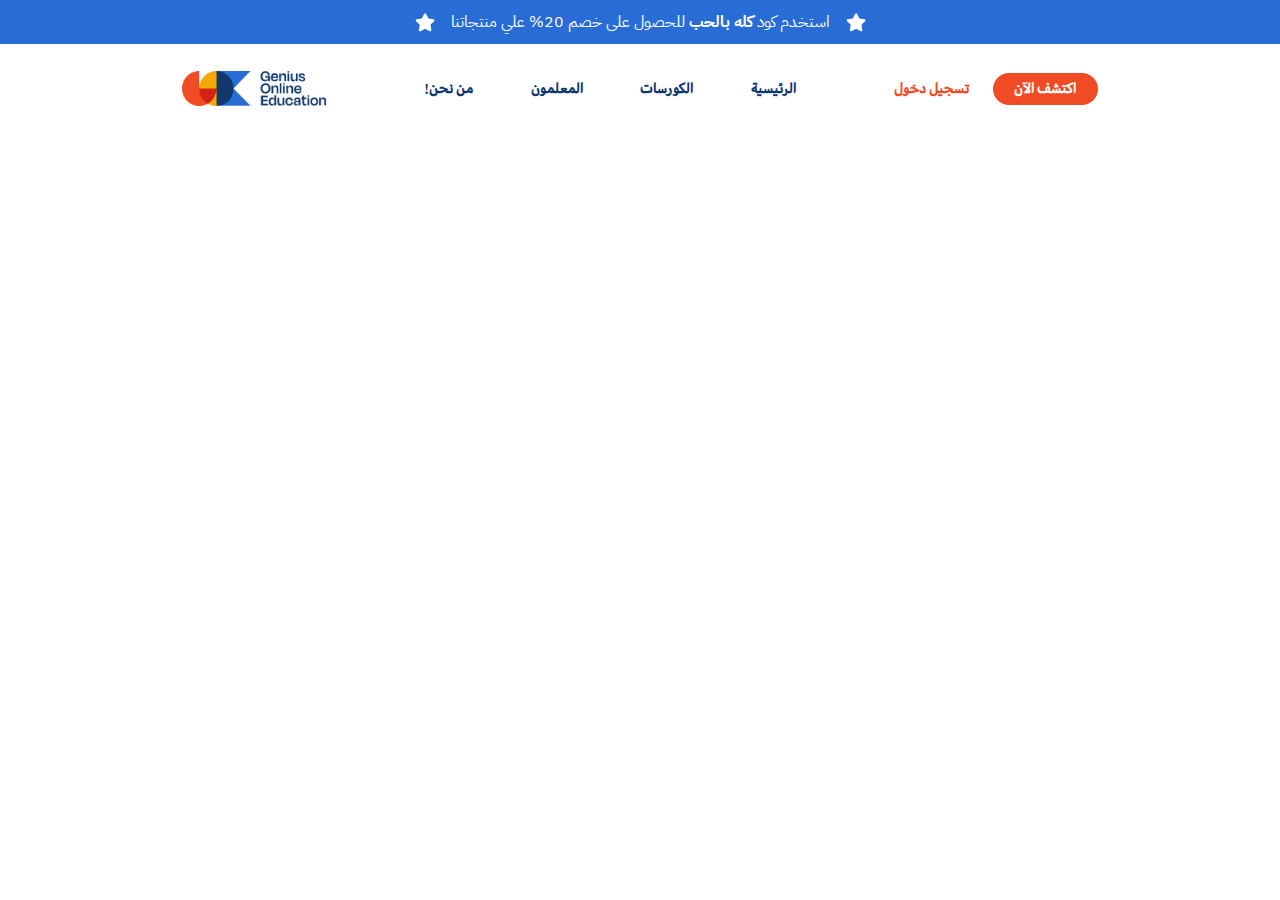
==== about-us.html @ 123a6e20 "add" ====
<!DOCTYPE html>
<html lang="ar" dir="rtl">
<head>
    <meta charset="UTF-8">
    <meta name="viewport" content="width=device-width, initial-scale=1.0">
    <title>Document</title>
    <link rel="icon"type="image/png" href="assets/images/title logo.png" />
    <link
    rel="stylesheet"
    href="https://cdnjs.cloudflare.com/ajax/libs/font-awesome/6.7.2/css/all.min.css"
    integrity="sha512-Evv84Mr4kqVGRNSgIGL/F/aIDqQb7xQ2vcrdIwxfjThSH8CSR7PBEakCr51Ck+w+/U6swU2Im1vVX0SVk9ABhg=="
    crossorigin="anonymous"
    referrerpolicy="no-referrer" />
<link rel="preconnect" href="https://fonts.googleapis.com" />
<link rel="preconnect" href="https://fonts.gstatic.com" crossorigin />
<link href="https://fonts.googleapis.com/css2?family=IBM+Plex+Sans+Arabic:wght@100;200;300;400;500;600;700&display=swap" rel="stylesheet" />
    <link rel="icon"type="image/png" href="assets/images/title logo.png" />
    <link rel="stylesheet" href="./style/main.css">
 
</head>
<body>
    <header class="header">
        <div class="topbar">
            <svg width="20" height="19" viewBox="0 0 20 19" fill="none" xmlns="http://www.w3.org/2000/svg">
                <path
                    d="M9.10547 0.882812C9.52734 0.0390625 10.7227 0.0742188 11.1094 0.882812L13.4297 5.55859L18.5625 6.29688C19.4766 6.4375 19.8281 7.5625 19.1602 8.23047L15.4688 11.8516L16.3477 16.9492C16.4883 17.8633 15.5039 18.5664 14.6953 18.1445L10.125 15.7188L5.51953 18.1445C4.71094 18.5664 3.72656 17.8633 3.86719 16.9492L4.74609 11.8516L1.05469 8.23047C0.386719 7.5625 0.738281 6.4375 1.65234 6.29688L6.82031 5.55859L9.10547 0.882812Z"
                    fill="white" />
            </svg>
    
            <p>استخدم كود <strong>كله بالحب</strong> للحصول على خصم 20% علي منتجاتنا</p>
            <svg width="20" height="19" viewBox="0 0 20 19" fill="none" xmlns="http://www.w3.org/2000/svg">
                <path
                    d="M9.10547 0.882812C9.52734 0.0390625 10.7227 0.0742188 11.1094 0.882812L13.4297 5.55859L18.5625 6.29688C19.4766 6.4375 19.8281 7.5625 19.1602 8.23047L15.4688 11.8516L16.3477 16.9492C16.4883 17.8633 15.5039 18.5664 14.6953 18.1445L10.125 15.7188L5.51953 18.1445C4.71094 18.5664 3.72656 17.8633 3.86719 16.9492L4.74609 11.8516L1.05469 8.23047C0.386719 7.5625 0.738281 6.4375 1.65234 6.29688L6.82031 5.55859L9.10547 0.882812Z"
                    fill="white" />
            </svg>
        </div>
        <nav class="navbar">
            <div class="container">
                <a href="./index.html" class="navbar-logo">
                    <img src="./assets/images/logo.png" alt="GENIUS-logo">
                </a>
                <ul class="navbar-menu">
                    <a href="./index.html">الرئيسية</a>
                    <a href="./courses.html">الكورسات</a>
                    <a href="./teachers.html">المعلمون</a>
                    <a href="./about-us.html">من نحن!</a>
                </ul>
                <div class="navbar-btns">
                    <a href=""> اكتشف الآن</a>
                    <a href="">تسجيل دخول</a>
                </div>
                <div class="navbar-barIcon">
                    <svg stroke="currentColor" fill="currentColor" stroke-width="0" viewBox="0 0 448 512" height="200px"
                        width="200px" xmlns="http://www.w3.org/2000/svg">
                        <path
                            d="M0 96C0 78.3 14.3 64 32 64l384 0c17.7 0 32 14.3 32 32s-14.3 32-32 32L32 128C14.3 128 0 113.7 0 96zM0 256c0-17.7 14.3-32 32-32l384 0c17.7 0 32 14.3 32 32s-14.3 32-32 32L32 288c-17.7 0-32-14.3-32-32zM448 416c0 17.7-14.3 32-32 32L32 448c-17.7 0-32-14.3-32-32s14.3-32 32-32l384 0c17.7 0 32 14.3 32 32z">
                        </path>
                    </svg>
                </div>
            </div>
        </nav>
    </header>
</body>
</html>
---- style/main.css ----
@import "./reset.css";
@import "./variables.css";
@import "./responsive.css";
@import "./navbar.css";
@import "./heroBanner.css";
@import "./sectionHeader.css";
@import "./home.css";
@import "./footer.css";
@import "./teacher.css"
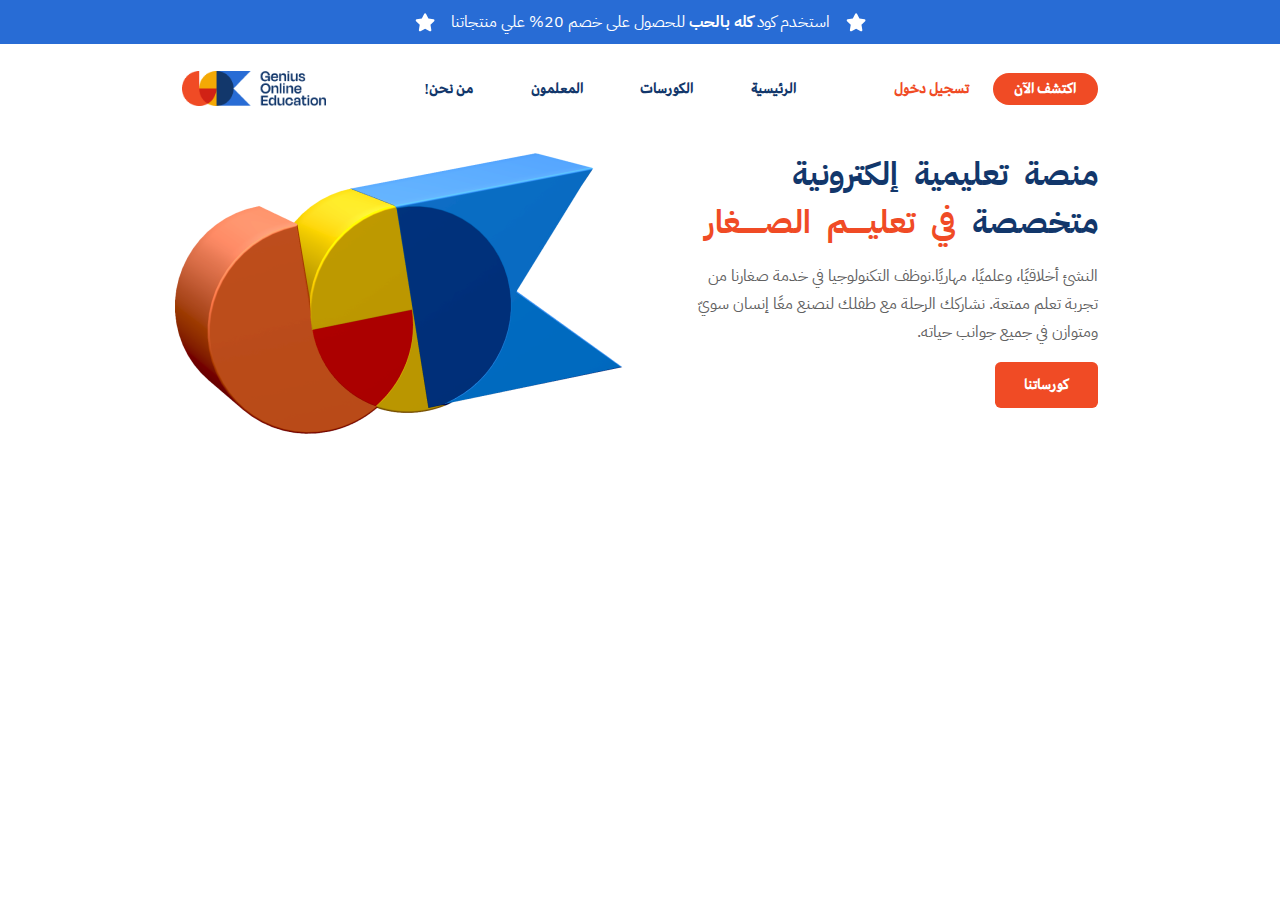
==== commit 4c79466e: "add" ====
--- a/about-us.html
+++ b/about-us.html
@@ -3,7 +3,7 @@
 <head>
     <meta charset="UTF-8">
     <meta name="viewport" content="width=device-width, initial-scale=1.0">
-    <title>Document</title>
+    <title>About Us</title>
     <link rel="icon"type="image/png" href="assets/images/title logo.png" />
     <link
     rel="stylesheet"
@@ -59,6 +59,23 @@
                 </div>
             </div>
         </nav>
+        <section class="about-header">
+            <div class="container">
+                <div class="about-header-content">
+                    <h2 > منصة تعليمية إلكترونية  <br>متخصصة <span>في تعليــــــم الصــــــــغار</span></h2>
+                    <p>
+                        النشئ أخلاقيًا، وعلميًا، مهاريًا.نوظف التكنولوجيا في خدمة صغارنا من تجربة تعلم ممتعة. نشاركك الرحلة مع طفلك لنصنع معًا إنسان سويّ ومتوازن في جميع جوانب حياته.
+                    </p>
+                    <a href="#">كورساتنا</a>
+
+                   
+                </div>
+                <div class="about-header-image">
+                    <img src="./assets/images/about-header.png" alt="about-header-img">
+    
+            </div>
+            
+        </section>
     </header>
 </body>
 </html>--- a/style/main.css
+++ b/style/main.css
@@ -6,4 +6,6 @@
 @import "./sectionHeader.css";
 @import "./home.css";
 @import "./footer.css";
-@import "./teacher.css"+@import "./teacher.css";
+@import "./course.css";
+@import "./about.css"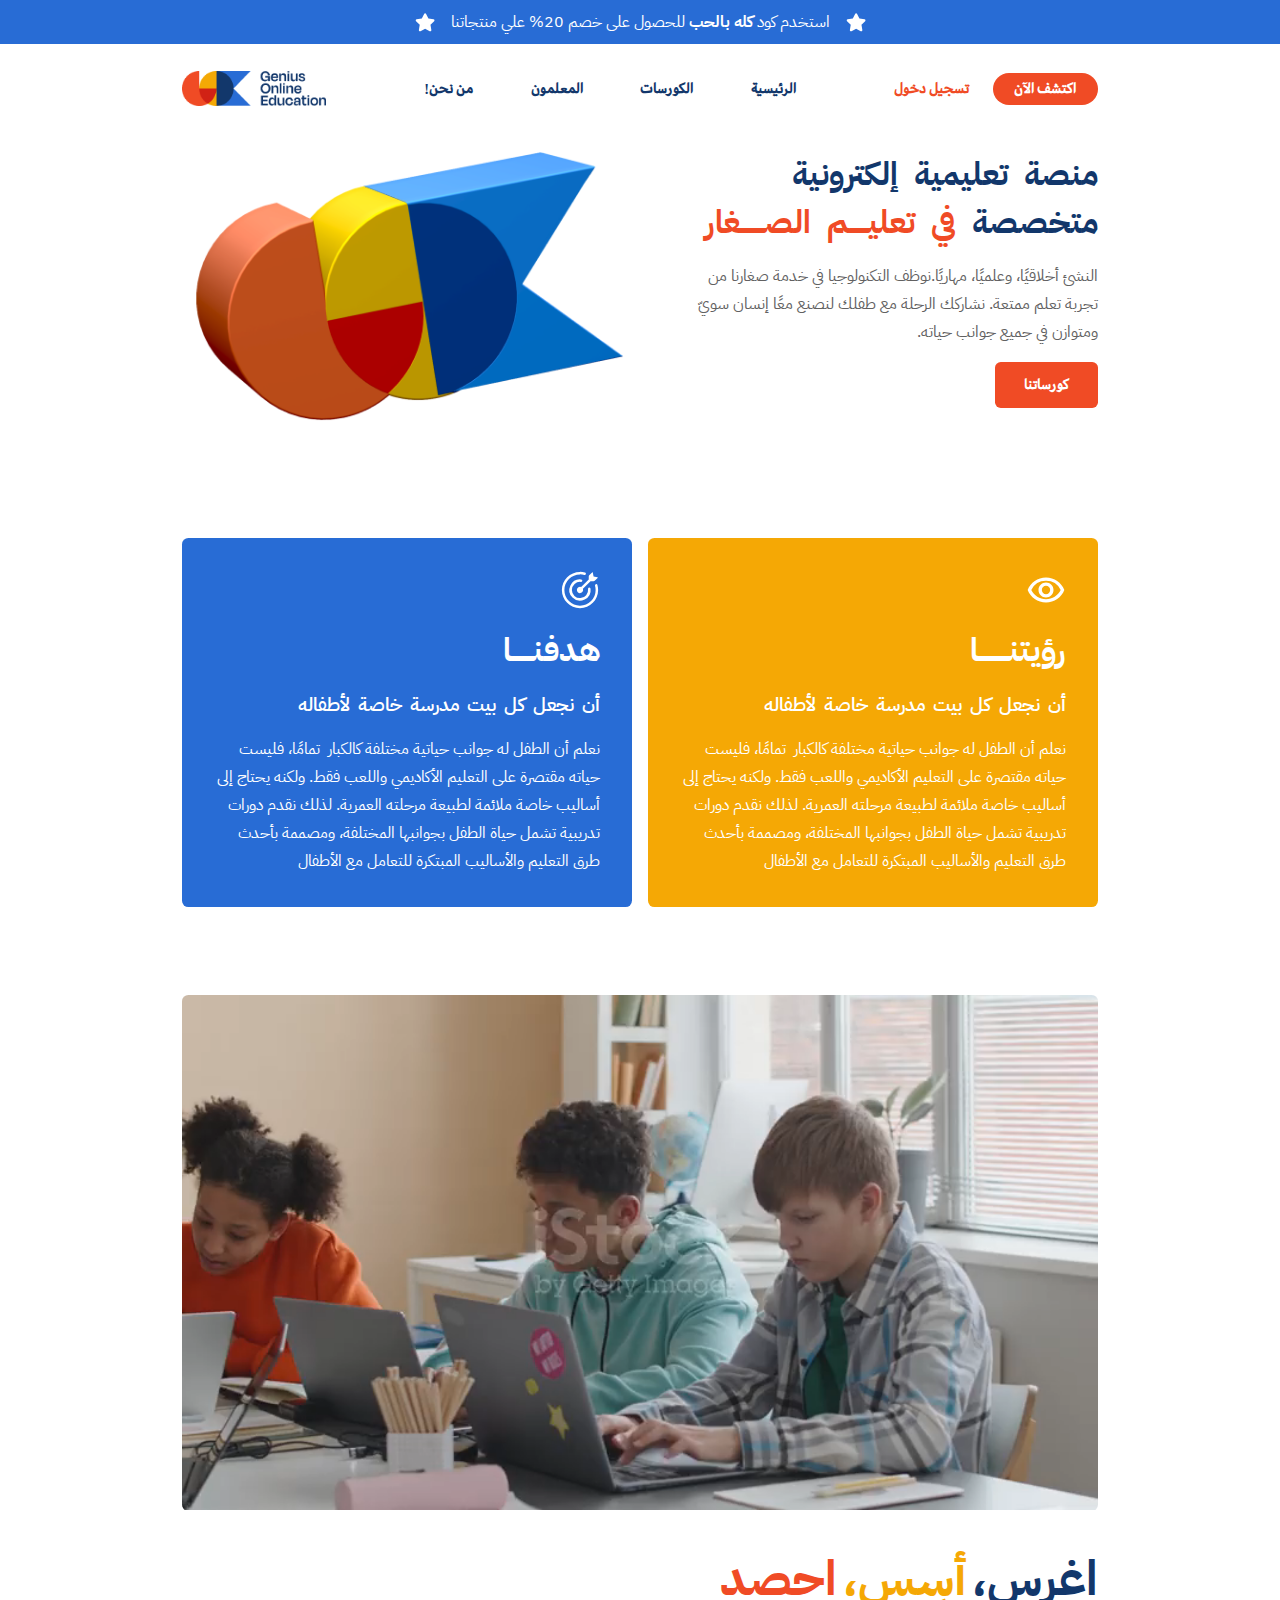
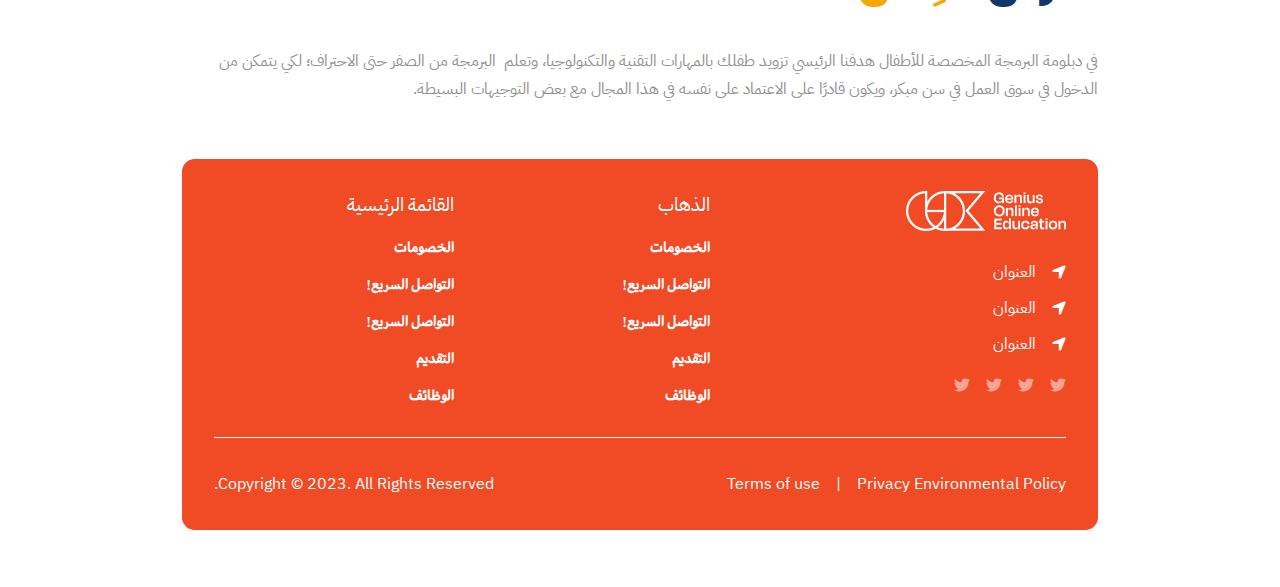
==== commit f509cc57: "add" ====
--- a/about-us.html
+++ b/about-us.html
@@ -46,8 +46,10 @@
                     <a href="./about-us.html">من نحن!</a>
                 </ul>
                 <div class="navbar-btns">
-                    <a href=""> اكتشف الآن</a>
-                    <a href="">تسجيل دخول</a>
+                  
+                    <a href="./contact.html"> اكتشف الآن</a>
+                    <a href="./contact.html">تسجيل دخول</a>
+               
                 </div>
                 <div class="navbar-barIcon">
                     <svg stroke="currentColor" fill="currentColor" stroke-width="0" viewBox="0 0 448 512" height="200px"
@@ -66,7 +68,7 @@
                     <p>
                         النشئ أخلاقيًا، وعلميًا، مهاريًا.نوظف التكنولوجيا في خدمة صغارنا من تجربة تعلم ممتعة. نشاركك الرحلة مع طفلك لنصنع معًا إنسان سويّ ومتوازن في جميع جوانب حياته.
                     </p>
-                    <a href="#">كورساتنا</a>
+                    <a href="./courses.html">كورساتنا</a>
 
                    
                 </div>
@@ -74,8 +76,104 @@
                     <img src="./assets/images/about-header.png" alt="about-header-img">
     
             </div>
+            </div>
             
         </section>
     </header>
+    <main>
+       
+        <section class="about-services p-top">
+            <div class="container">
+                <div class="about-services-item ">
+                    <svg stroke="currentColor" fill="currentColor" stroke-width="0" viewBox="0 0 24 24" height="40px" width="40px" xmlns="http://www.w3.org/2000/svg"><path fill="none" d="M0 0h24v24H0V0z"></path><path d="M12 6.5a9.77 9.77 0 0 1 8.82 5.5c-1.65 3.37-5.02 5.5-8.82 5.5S4.83 15.37 3.18 12A9.77 9.77 0 0 1 12 6.5m0-2C7 4.5 2.73 7.61 1 12c1.73 4.39 6 7.5 11 7.5s9.27-3.11 11-7.5c-1.73-4.39-6-7.5-11-7.5zm0 5a2.5 2.5 0 0 1 0 5 2.5 2.5 0 0 1 0-5m0-2c-2.48 0-4.5 2.02-4.5 4.5s2.02 4.5 4.5 4.5 4.5-2.02 4.5-4.5-2.02-4.5-4.5-4.5z"></path></svg>
+                    <h3>رؤيتنــــــــــا</h3>
+                    <h4>أن نجعل كل بيت مدرسة خاصة
+                        لأطفاله</h4>
+                        <p> نعلم أن الطفل له جوانب حياتية مختلفة كالكبار  تمامًا، فليست حياته مقتصرة على التعليم الأكاديمي واللعب فقط. ولكنه يحتاج إلى أساليب خاصة ملائمة لطبيعة مرحلته العمرية. لذلك نقدم دورات تدريبية تشمل حياة الطفل بجوانبها المختلفة، ومصممة بأحدث طرق التعليم والأساليب المبتكرة للتعامل مع الأطفال</p>
+                </div>
+                <div class="about-services-item ">
+                    <svg stroke="currentColor" fill="currentColor" stroke-width="0" viewBox="0 0 24 24" height="40px" width="40px" xmlns="http://www.w3.org/2000/svg"><path d="M20.172 6.75h-1.861l-4.566 4.564a1.874 1.874 0 1 1-1.06-1.06l4.565-4.565V3.828a.94.94 0 0 1 .275-.664l1.73-1.73a.249.249 0 0 1 .25-.063c.089.026.155.1.173.191l.46 2.301 2.3.46c.09.018.164.084.19.173a.25.25 0 0 1-.062.249l-1.731 1.73a.937.937 0 0 1-.663.275Z"></path><path d="M2.625 12A9.375 9.375 0 0 0 12 21.375 9.375 9.375 0 0 0 21.375 12c0-.898-.126-1.766-.361-2.587A.75.75 0 0 1 22.455 9c.274.954.42 1.96.42 3 0 6.006-4.869 10.875-10.875 10.875S1.125 18.006 1.125 12 5.994 1.125 12 1.125c1.015-.001 2.024.14 3 .419a.75.75 0 1 1-.413 1.442A9.39 9.39 0 0 0 12 2.625 9.375 9.375 0 0 0 2.625 12Z"></path><path d="M7.125 12a4.874 4.874 0 1 0 9.717-.569.748.748 0 0 1 1.047-.798c.251.112.42.351.442.625a6.373 6.373 0 0 1-10.836 5.253 6.376 6.376 0 0 1 5.236-10.844.75.75 0 1 1-.17 1.49A4.876 4.876 0 0 0 7.125 12Z"></path></svg>
+                    <h3>هدفنـــــــا</h3>
+                    <h4>أن نجعل كل بيت مدرسة خاصة
+                        لأطفاله</h4>
+                        <p> نعلم أن الطفل له جوانب حياتية مختلفة كالكبار  تمامًا، فليست حياته مقتصرة على التعليم الأكاديمي واللعب فقط. ولكنه يحتاج إلى أساليب خاصة ملائمة لطبيعة مرحلته العمرية. لذلك نقدم دورات تدريبية تشمل حياة الطفل بجوانبها المختلفة، ومصممة بأحدث طرق التعليم والأساليب المبتكرة للتعامل مع الأطفال</p>
+                </div>
+            </div>
+              
+        </section>
+        <section class= "about-show  p-top">
+            <div class="container">
+       
+                <video  autoplay muted loop > 
+                    <source src="./assets/video/about-video.mp4" type="video/mp4">
+                    Your browser does not support the video tag.
+                </video>
+            <div class="content">
+                <h2>    <span>اغرس،</span> <span>أسِس،</span> <span>احصد</span></h2>
+                <p>في دبلومة البرمجة المخصصة للأطفال هدفنا الرئيسي تزويد طفلك بالمهارات التقنية والتكنولوجيا، وتعلم  البرمجة من الصفر حتى الاحتراف؛ لكي يتمكن من الدخول في سوق العمل في سن مبكر، ويكون قادرًا على الاعتماد على نفسه في هذا المجال مع بعض التوجيهات البسيطة.
+                </p>
+            </div>
+           </div>
+        </section>
+ 
+    
+    </main>
+    <footer class="footer py">
+        <div class="container">
+            <div class="footer-container">
+                <div class="footer-top">
+                    <div class="footer-top-logo">
+                        <div class="footer-logo">
+                            <img src="./assets/images/logo2.png" alt="logo2">
+                        </div>
+                        <div class="footer-contact">
+                            <p>
+                                <i class="fas fa-location-arrow"></i>
+                                <span>العنوان</span>
+                            </p>
+                            <p>
+                                <i class="fas fa-location-arrow"></i>
+                                <span>العنوان</span>
+                            </p>
+                            <p>
+                                <i class="fas fa-location-arrow"></i>
+                                <span>العنوان</span>
+                            </p>
+                        </div>
+                        <div class="footer-social">
+                            <i class="fab fa-twitter"></i>
+                            <i class="fab fa-twitter"></i>
+                            <i class="fab fa-twitter"></i>
+                            <i class="fab fa-twitter"></i>
+                        </div>
+                    </div>
+                    <div class="footer-top-links">
+                        <h3>الذهاب</h3>
+                        <a href="#">الخصومات</a>
+                        <a href="#">التواصل السريع!</a>
+                        <a href="#">التواصل السريع!</a>
+                        <a href="#">التقديم</a>
+                        <a href="#">الوظائف</a>
+                    </div>
+                    <div class="footer-top-links">
+                        <h3>القائمة الرئيسية</h3>
+                        <a href="#">الخصومات</a>
+                        <a href="#">التواصل السريع!</a>
+                        <a href="#">التواصل السريع!</a>
+                        <a href="#">التقديم</a>
+                        <a href="#">الوظائف</a>
+                    </div>
+                </div>
+                <div class="footer-bottom">
+                    <div class="footer-bottom-terms">
+                        <p>Privacy Environmental Policy</p>
+                        <span>|</span>
+                        <p>Terms of use</p>
+                    </div>
+                    <p>Copyright © 2023. All Rights Reserved.</p>
+                </div>
+            </div>
+        </div>
+    </footer>
 </body>
 </html>--- a/style/main.css
+++ b/style/main.css
@@ -8,4 +8,5 @@
 @import "./footer.css";
 @import "./teacher.css";
 @import "./course.css";
-@import "./about.css"+@import "./about.css";
+@import "./contact.css";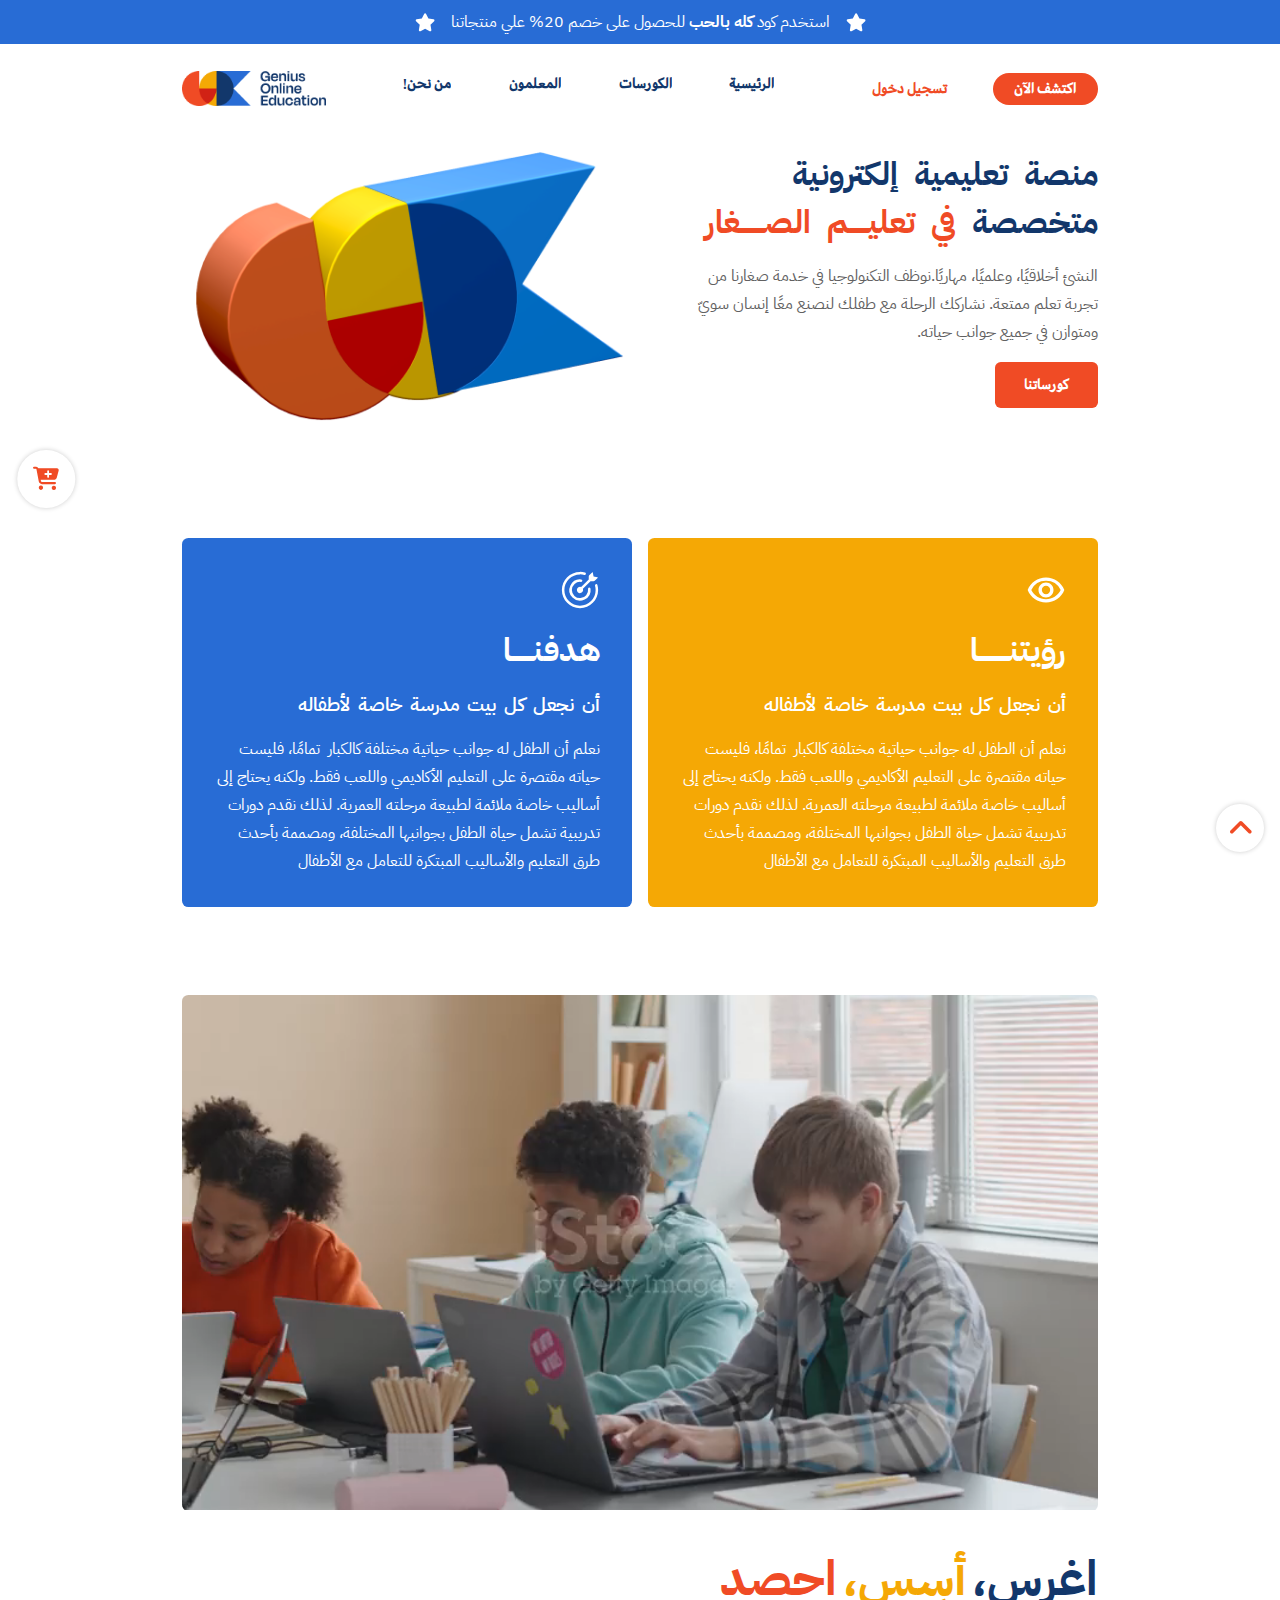
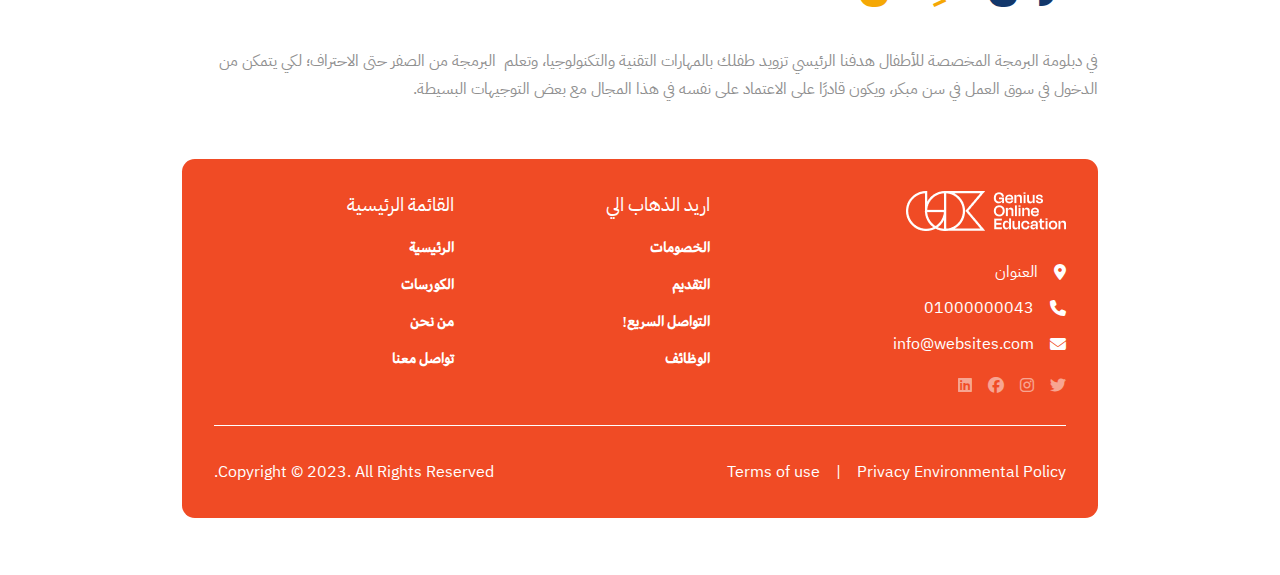
==== commit 2b93f123: "add" ====
--- a/about-us.html
+++ b/about-us.html
@@ -19,7 +19,12 @@
  
 </head>
 <body>
-    <header class="header">
+    <header class="header" id="header">
+        <div class="arrow-up">
+            <a href="#header">
+                <i class="fas fa-angle-up"></i>
+            </a>
+        </div>
         <div class="topbar">
             <svg width="20" height="19" viewBox="0 0 20 19" fill="none" xmlns="http://www.w3.org/2000/svg">
                 <path
@@ -62,6 +67,10 @@
             </div>
         </nav>
         <section class="about-header">
+            <a href="./cart.html" class="cart-icon">
+                        
+                <i class="fas fa-cart-plus"></i>
+            </a>
             <div class="container">
                 <div class="about-header-content">
                     <h2 > منصة تعليمية إلكترونية  <br>متخصصة <span>في تعليــــــم الصــــــــغار</span></h2>
@@ -128,40 +137,40 @@
                         </div>
                         <div class="footer-contact">
                             <p>
-                                <i class="fas fa-location-arrow"></i>
+                                <i class="fas fa-location-dot"></i>
                                 <span>العنوان</span>
                             </p>
                             <p>
-                                <i class="fas fa-location-arrow"></i>
-                                <span>العنوان</span>
+                                <i class="fas fa-phone"></i>
+                                <span>01000000043</span>
                             </p>
                             <p>
-                                <i class="fas fa-location-arrow"></i>
-                                <span>العنوان</span>
+                                <i class="fa-solid fa-envelope"></i>
+                                <span>info@websites.com</span>
                             </p>
                         </div>
                         <div class="footer-social">
                             <i class="fab fa-twitter"></i>
-                            <i class="fab fa-twitter"></i>
-                            <i class="fab fa-twitter"></i>
-                            <i class="fab fa-twitter"></i>
+                            <i class="fab fa-instagram"></i>
+                            <i class="fab fa-facebook"></i>
+                            <i class="fab fa-linkedin"></i>
                         </div>
                     </div>
                     <div class="footer-top-links">
-                        <h3>الذهاب</h3>
+                        <h3>اريد الذهاب الي</h3>
                         <a href="#">الخصومات</a>
-                        <a href="#">التواصل السريع!</a>
-                        <a href="#">التواصل السريع!</a>
-                        <a href="#">التقديم</a>
+                        <a href="./cart.html">التقديم</a>
+
+                        <a href="#"> التواصل السريع!</a>
+                       
                         <a href="#">الوظائف</a>
                     </div>
                     <div class="footer-top-links">
                         <h3>القائمة الرئيسية</h3>
-                        <a href="#">الخصومات</a>
-                        <a href="#">التواصل السريع!</a>
-                        <a href="#">التواصل السريع!</a>
-                        <a href="#">التقديم</a>
-                        <a href="#">الوظائف</a>
+                        <a href="./index.html">الرئيسية</a>
+                        <a href="./courses.html">الكورسات</a>
+                        <a href="./about-us.html">من نحن</a>
+                        <a href="./contact.html">تواصل معنا</a>
                     </div>
                 </div>
                 <div class="footer-bottom">
--- a/style/main.css
+++ b/style/main.css
@@ -9,4 +9,7 @@
 @import "./teacher.css";
 @import "./course.css";
 @import "./about.css";
-@import "./contact.css";+@import "./contact.css";
+@import "./cart.css";
+@import "./arrows.css";
+@import "./check-out.css"